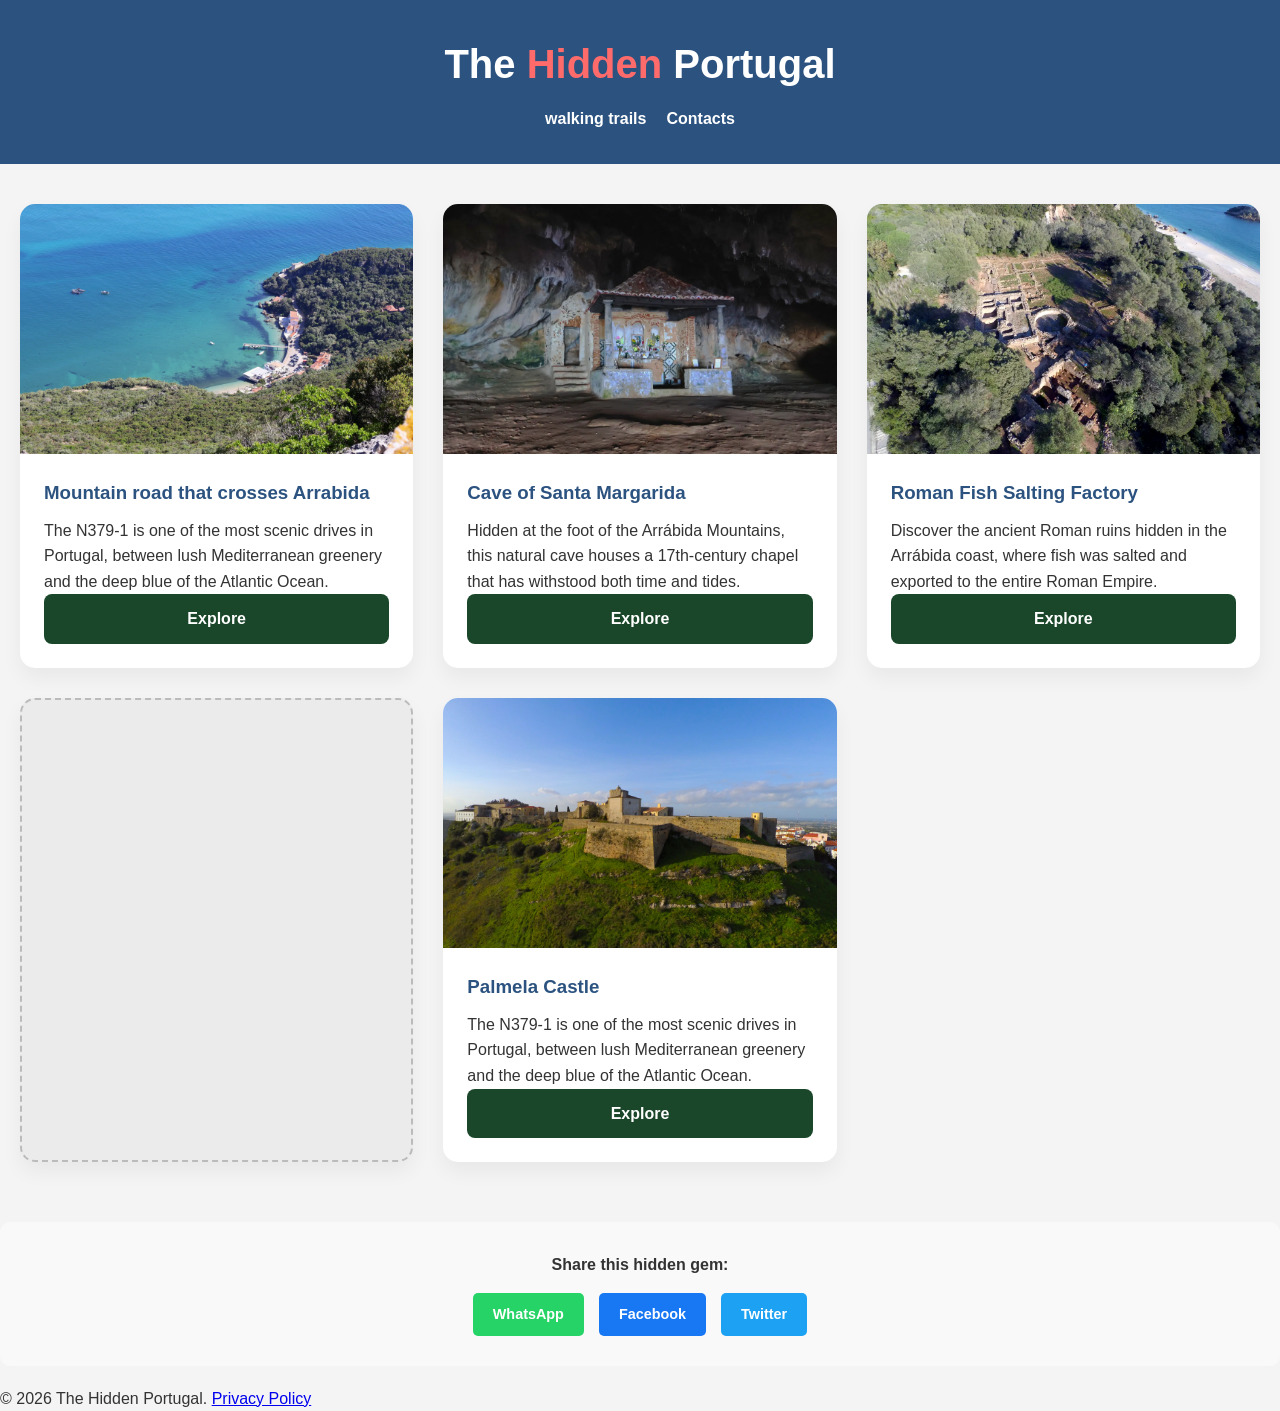
==== index.html @ b85b7697 "favicom" ====
<!DOCTYPE html>
<html lang="pt">
<head>
        <meta property="og:image" content="https://thehiddenportugal.com/Arrabida/mountainRoadArrabida/portinho-da-arrabida.webp">
        <meta property="og:image:type" content="image/webp">
        <meta property="og:image:width" content="1200">
        <meta property="og:image:height" content="630">

        <meta name="thumbnail" content="https://thehiddenportugal.com/Arrabida/mountainRoadArrabida/portinho-da-arrabida.webp">


        <link rel="icon" type="image/x-icon" href="/contacts/favicon.ico">




        <script type="application/ld+json">
                {
                "@context": "https://schema.org",
                "@type": "WebSite",
                "name": "The Hidden Portugal",
                "url": "https://thehiddenportugal.com/",
                "image": "https://thehiddenportugal.com/Arrabida/mountainRoadArrabida/portinho-da-arrabida.webp"
                }
        </script>






        


    <script async src="https://pagead2.googlesyndication.com/pagead/js/adsbygoogle.js?client=ca-pub-9096924320506926"
     crossorigin="anonymous">
    </script>
    <meta charset="UTF-8">
    <meta name="viewport" content="width=device-width, initial-scale=1.0">
    <title>The Hidden Portugal | Find places to visit without mass tourism</title>
    <link rel="stylesheet" href="/css/style.css">
</head>
<body>

    <header class="main-header">
        <a href="/index.html" style="text-decoration: none; color: white;">
            <h1>The <span style="color: #ff6b6b;">Hidden</span> Portugal</h1>
        </a>
        <nav>
            <ul>
                <li><a href="/Arrabida/walkingtrails/walkingtrails.html">walking trails</a></li>
                <li><a href="/contacts/contacts.html">Contacts</a></li>
            </ul>
        </nav>
    </header>

    <section class="grid-destinos">

        <div class="card">
            <div class="card-image">
                <img src="/Arrabida/mountainRoadArrabida/portinho-da-arrabida.webp" alt="Portinho da Arrabida">
            </div>
            <div class="card-content">
                <h3>Mountain road that crosses Arrabida</h3>
                <p>The N379-1 is one of the most scenic drives in Portugal, between lush Mediterranean greenery and the deep blue of the Atlantic Ocean. </p>
                <a href="/Arrabida/mountainRoadArrabida/mountainRoadArrabida.html" class="btn">Explore</a>
            </div>
        </div>




        
        <div class="card">
            <div class="card-image">
                <img src="/Arrabida/lapaSantaMargarida/lapa-santa-margarida-arrabida.webp" alt="Lapa de Santa Margarida">
            </div>
            <div class="card-content">
                <h3>Cave of Santa Margarida</h3>
                <p>Hidden at the foot of the Arrábida Mountains, this natural cave houses a 17th-century chapel that has withstood both time and tides.</p>
                <a href="/Arrabida/lapaSantaMargarida/santaMargaridaCave.html" class="btn">Explore</a>
            </div>
        </div>






        <div class="card">
            <div class="card-image">
                <img src="/Arrabida/romanFactory/RomanFactory.webp" alt="Roman Fish Salting Factory">
            </div>
            <div class="card-content">
                <h3>Roman Fish Salting Factory</h3>
                <p>Discover the ancient Roman ruins hidden in the Arrábida coast, where fish was salted and exported to the entire Roman Empire.</p>
                <a href="/Arrabida/romanFactory/roman-factory.html" class="btn">Explore</a>
            </div>
        </div>






        <div class="card ad-card">
            <script async src="https://pagead2.googlesyndication.com/pagead/js/adsbygoogle.js?client=ca-pub-9096924320506926"
                crossorigin="anonymous">
            </script>
                    <!-- card ad-card -->
            <ins class="adsbygoogle"
                style="display:block"
                data-ad-client="ca-pub-9096924320506926"
                data-ad-slot="2020003762"
                data-ad-format="auto"
                data-full-width-responsive="true">
            </ins>
            <script>
                (adsbygoogle = window.adsbygoogle || []).push({});
            </script>
        </div>


        <div class="card">
            <div class="card-image">
                <img src="/Arrabida/Palmela Castle/Palmela-Castle.webp" alt="Palmela Castle">
            </div>
            <div class="card-content">
                <h3>Palmela Castle</h3>
                <p>The N379-1 is one of the most scenic drives in Portugal, between lush Mediterranean greenery and the deep blue of the Atlantic Ocean. </p>
                <a href="/Arrabida/mountainRoadArrabida/mountainRoadArrabida.html" class="btn">Explore</a>
            </div>
        </div>














    </section>












<section class="share-section">
    <h4>Share this hidden gem:</h4>
    <div class="share-buttons">
        <a href="https://api.whatsapp.com/send?text=Check out this amazing cave in Arrábida! https://thehiddenportugal.com/santaMargaridaCave.html" 
           class="share-btn whatsapp" target="_blank">
           <span>WhatsApp</span>
        </a>

        <a href="https://www.facebook.com/sharer/sharer.php?u=https://thehiddenportugal.com/santaMargaridaCave.html" 
           class="share-btn facebook" target="_blank">
           <span>Facebook</span>
        </a>

        <a href="https://twitter.com/intent/tweet?url=https://thehiddenportugal.com/santaMargaridaCave.html&text=Exploring the Hidden Portugal!" 
           class="share-btn twitter" target="_blank">
           <span>Twitter</span>
        </a>
    </div>
</section>



























<footer>
    <p>&copy; 2026 The Hidden Portugal. <a href="privacy-policy.html">Privacy Policy</a></p>
</footer>
</body>
</html>
---- css/style.css ----
/* 1. Reset e Base */
* { 
    margin: 0; 
    padding: 0; 
    box-sizing: border-box; 
}
.realce{
    color: #a74230;
}

body { 
    font-family: 'Segoe UI', Roboto, Helvetica, Arial, sans-serif; 
    line-height: 1.6; 
    color: #333; 
    background: #f4f4f4; 
}

/* 2. Header */
.main-header { 
    background: #2c5380; 
    color: white; 
    padding: 2rem 1rem; 
    text-align: center; 
}

.main-header h1 {
    font-size: 2.5rem;
    margin-bottom: 10px;
}

.main-header nav ul { 
    list-style: none; 
    display: flex; 
    justify-content: center; 
    gap: 20px; 
}

.main-header a { 
    color: white; 
    text-decoration: none; 
    font-weight: bold; 
    transition: opacity 0.3s;
}

.main-header a:hover { opacity: 0.7; }

/* 3. A Grelha Mágica (Responsive Grid) */
/* Substitui o .container e o .grid-destinos antigo */
.grid-destinos {
    display: grid;
    /* Cria colunas automáticas de no mínimo 320px. Se não couberem duas, fica uma. */
    grid-template-columns: repeat(auto-fit, minmax(320px, 1fr));
    gap: 30px;
    padding: 40px 20px;
    max-width: 1300px;
    margin: 0 auto;
}

/* 4. Cartões de Destino */
.card {
    background: white;
    border-radius: 15px;
    overflow: hidden;
    box-shadow: 0 10px 20px rgba(0,0,0,0.05);
    display: flex;
    flex-direction: column;
    transition: transform 0.3s ease, box-shadow 0.3s ease;
}

.card:hover {
    transform: translateY(-8px);
    box-shadow: 0 15px 30px rgba(0,0,0,0.15);
}

.card-image img {
    width: 100%;
    height: 250px; /* Altura fixa para alinhar todos os cartões */
    object-fit: cover;
    display: block;
}

.card-content {
    padding: 1.5rem;
    flex-grow: 1; /* Garante que o conteúdo preenche o cartão */
    display: flex;
    flex-direction: column;
    justify-content: space-between;
}

.card-content h3 {
    margin-bottom: 10px;
    color: #2c5380;
}

/* 5. Botões e Elementos de Ação */
.btn {
    display: inline-block;
    padding: 12px 24px;
    background-color: #1a472a;
    color: white;
    text-decoration: none;
    border-radius: 8px;
    font-weight: bold;
    text-align: center;
    margin-top: auto; /* Empurra o botão para o fundo do cartão */
    transition: background 0.3s;
}

.btn:hover {
    background-color: #2c5380;
}

/* 6. Espaço para Adsense (Cartão especial) */
.ad-card {
    background: #ebebeb;
    border: 2px dashed #bbb;
    display: flex;
    align-items: center;
    justify-content: center;
    text-align: center;
    min-height: 350px;
    color: #777;
}

/* 7. Footer */
.main-footer { 
    text-align: center; 
    padding: 3rem 1rem; 
    background: #333; 
    color: white; 
    margin-top: 50px; 
}














/* Secção de Partilha */
.share-section {
    padding: 30px;
    text-align: center;
    background: #f9f9f9;
    border-radius: 10px;
    margin: 20px 0;
}

.share-section h4 {
    margin-bottom: 15px;
    color: #333;
}

.share-buttons {
    display: flex;
    justify-content: center;
    gap: 15px;
    flex-wrap: wrap; /* Garante que os botões baixam em ecrãs pequenos */
}

.share-btn {
    text-decoration: none;
    color: white;
    padding: 10px 20px;
    border-radius: 5px;
    font-weight: bold;
    font-size: 0.9rem;
    transition: transform 0.2s, opacity 0.2s;
    display: flex;
    align-items: center;
}

.share-btn:hover {
    transform: translateY(-3px);
    opacity: 0.9;
}

/* Cores Oficiais */
.whatsapp { background-color: #25D366; }
.facebook { background-color: #1877F2; }
.twitter  { background-color: #1DA1F2; }

/* Ajuste para mobile */
@media (max-width: 600px) {
    .share-btn {
        width: 100%; /* Botões ocupam a largura toda no telemóvel */
        justify-content: center;
    }
}
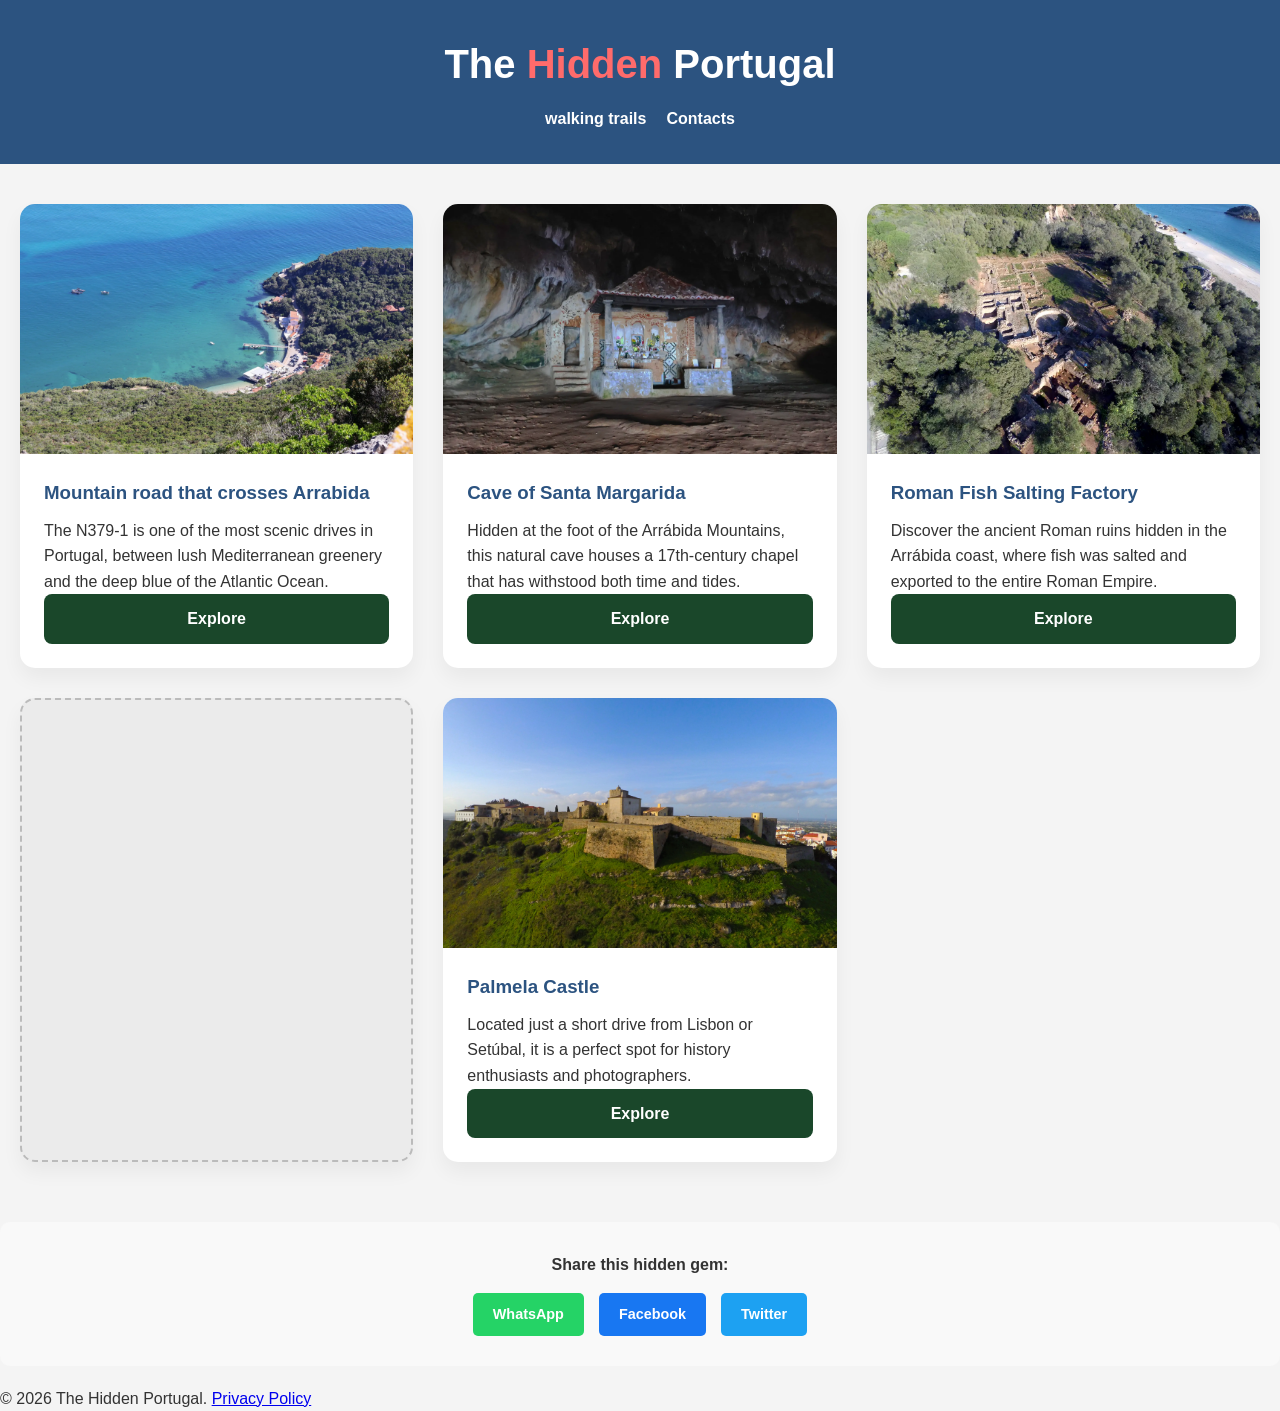
==== commit 9c1c6060: "contacts" ====
--- a/index.html
+++ b/index.html
@@ -9,7 +9,7 @@
         <meta name="thumbnail" content="https://thehiddenportugal.com/Arrabida/mountainRoadArrabida/portinho-da-arrabida.webp">
 
 
-        <link rel="icon" type="image/x-icon" href="/contacts/favicon.ico">
+        <link rel="icon" type="image/x-icon" href="/contacts/639347.png">
 
 
 
@@ -127,7 +127,7 @@
             </div>
             <div class="card-content">
                 <h3>Palmela Castle</h3>
-                <p>The N379-1 is one of the most scenic drives in Portugal, between lush Mediterranean greenery and the deep blue of the Atlantic Ocean. </p>
+                <p>Located just a short drive from Lisbon or Setúbal, it is a perfect spot for history enthusiasts and photographers. </p>
                 <a href="/Arrabida/mountainRoadArrabida/mountainRoadArrabida.html" class="btn">Explore</a>
             </div>
         </div>
--- a/css/style.css
+++ b/css/style.css
@@ -193,4 +193,66 @@
         width: 100%; /* Botões ocupam a largura toda no telemóvel */
         justify-content: center;
     }
+}
+
+
+.contact-container {
+    max-width: 600px;
+    margin: 60px auto;
+    padding: 20px;
+}
+
+.contact-intro {
+    text-align: center;
+    margin-bottom: 40px;
+}
+
+.contact-intro h2 {
+    color: #333;
+    font-size: 2rem;
+}
+
+.contact-form {
+    background: #fdfaf3; /* Tom de papel como no texto da logística */
+    padding: 30px;
+    border-radius: 8px;
+    box-shadow: 0 4px 15px rgba(0,0,0,0.05);
+}
+
+.form-group {
+    margin-bottom: 20px;
+}
+
+.form-group label {
+    display: block;
+    margin-bottom: 8px;
+    font-weight: bold;
+    font-size: 0.9rem;
+    color: #555;
+}
+
+.form-group input, 
+.form-group textarea {
+    width: 100%;
+    padding: 12px;
+    border: 1px solid #ddd;
+    border-radius: 4px;
+    font-family: inherit;
+    box-sizing: border-box; /* Garante que o padding não rebenta a largura */
+}
+
+.submit-btn {
+    background-color: #2d5a27; /* Verde escuro do botão 'Explore' */
+    color: white;
+    padding: 12px 25px;
+    border: none;
+    border-radius: 4px;
+    cursor: pointer;
+    font-weight: bold;
+    width: 100%;
+    transition: background 0.3s;
+}
+
+.submit-btn:hover {
+    background-color: #ff6b6b; /* Muda para o salmão do logo no hover */
 }
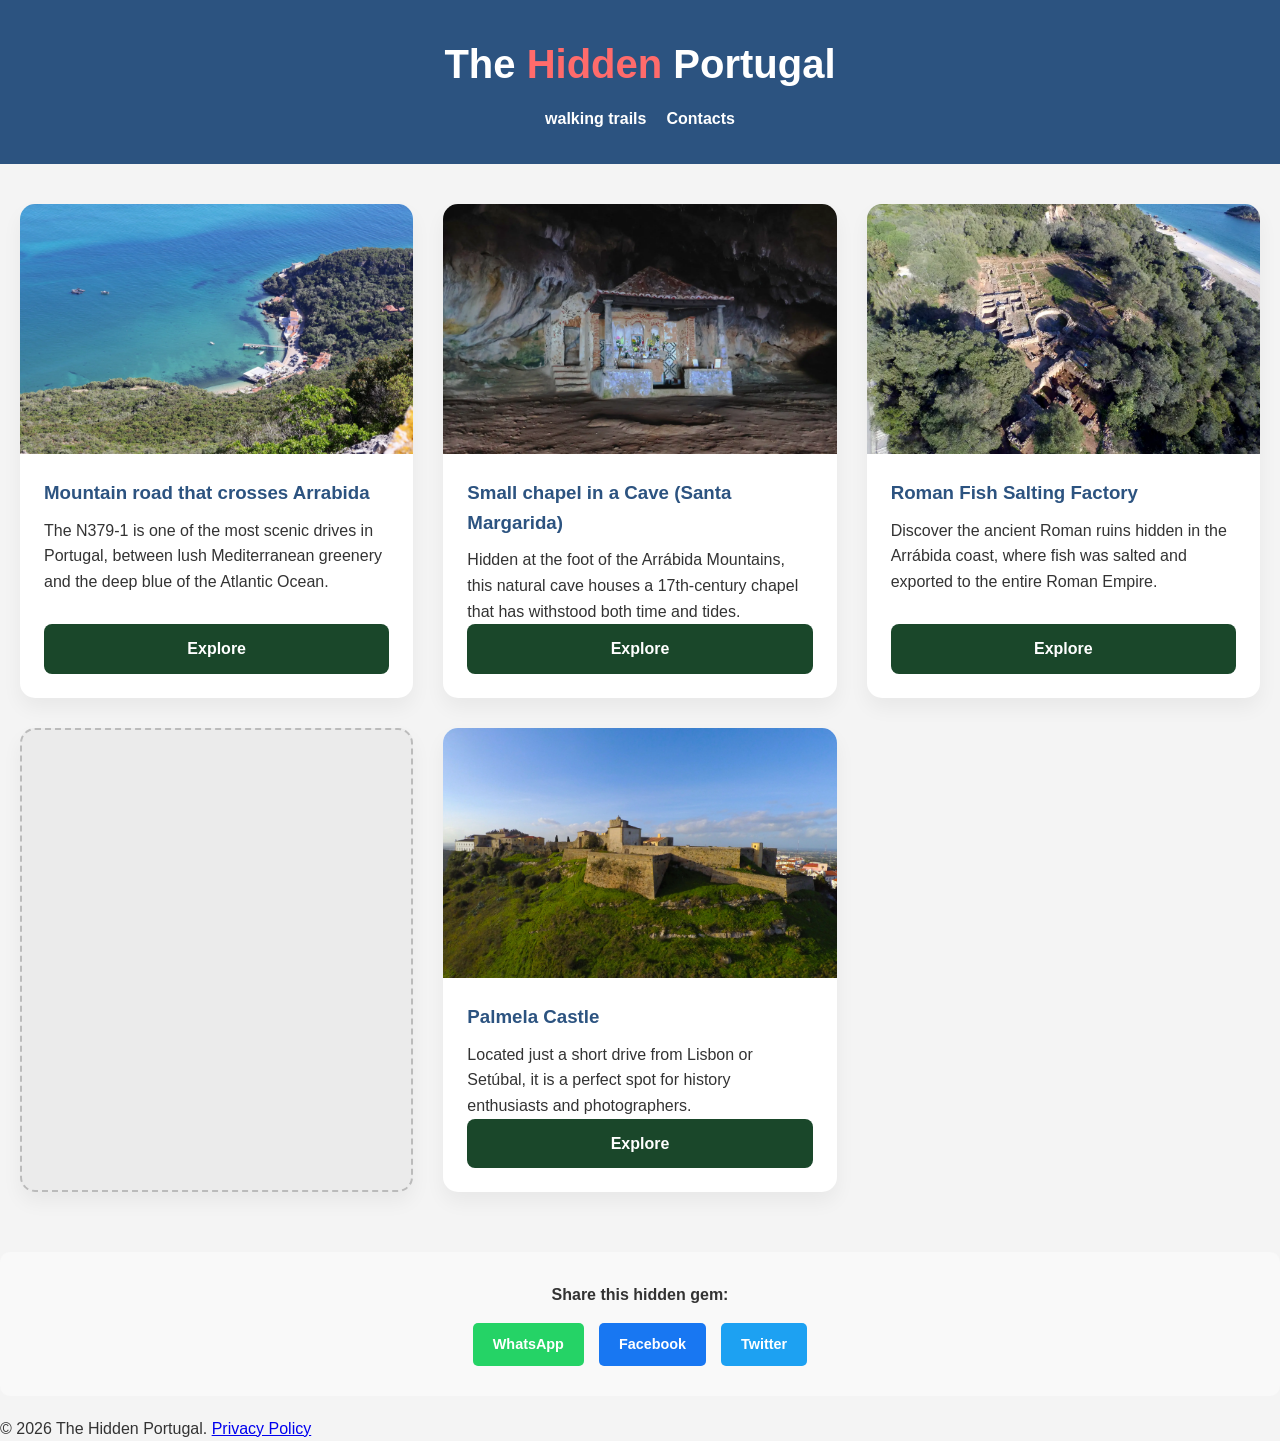
==== commit 0b53586c: "privacy" ====
--- a/index.html
+++ b/index.html
@@ -76,7 +76,7 @@
                 <img src="/Arrabida/lapaSantaMargarida/lapa-santa-margarida-arrabida.webp" alt="Lapa de Santa Margarida">
             </div>
             <div class="card-content">
-                <h3>Cave of Santa Margarida</h3>
+                <h3>Small chapel in a Cave (Santa Margarida)</h3>
                 <p>Hidden at the foot of the Arrábida Mountains, this natural cave houses a 17th-century chapel that has withstood both time and tides.</p>
                 <a href="/Arrabida/lapaSantaMargarida/santaMargaridaCave.html" class="btn">Explore</a>
             </div>
@@ -128,7 +128,7 @@
             <div class="card-content">
                 <h3>Palmela Castle</h3>
                 <p>Located just a short drive from Lisbon or Setúbal, it is a perfect spot for history enthusiasts and photographers. </p>
-                <a href="/Arrabida/mountainRoadArrabida/mountainRoadArrabida.html" class="btn">Explore</a>
+                <a href="/Arrabida/Palmela Castle/palmelaCastle.html" class="btn">Explore</a>
             </div>
         </div>
 
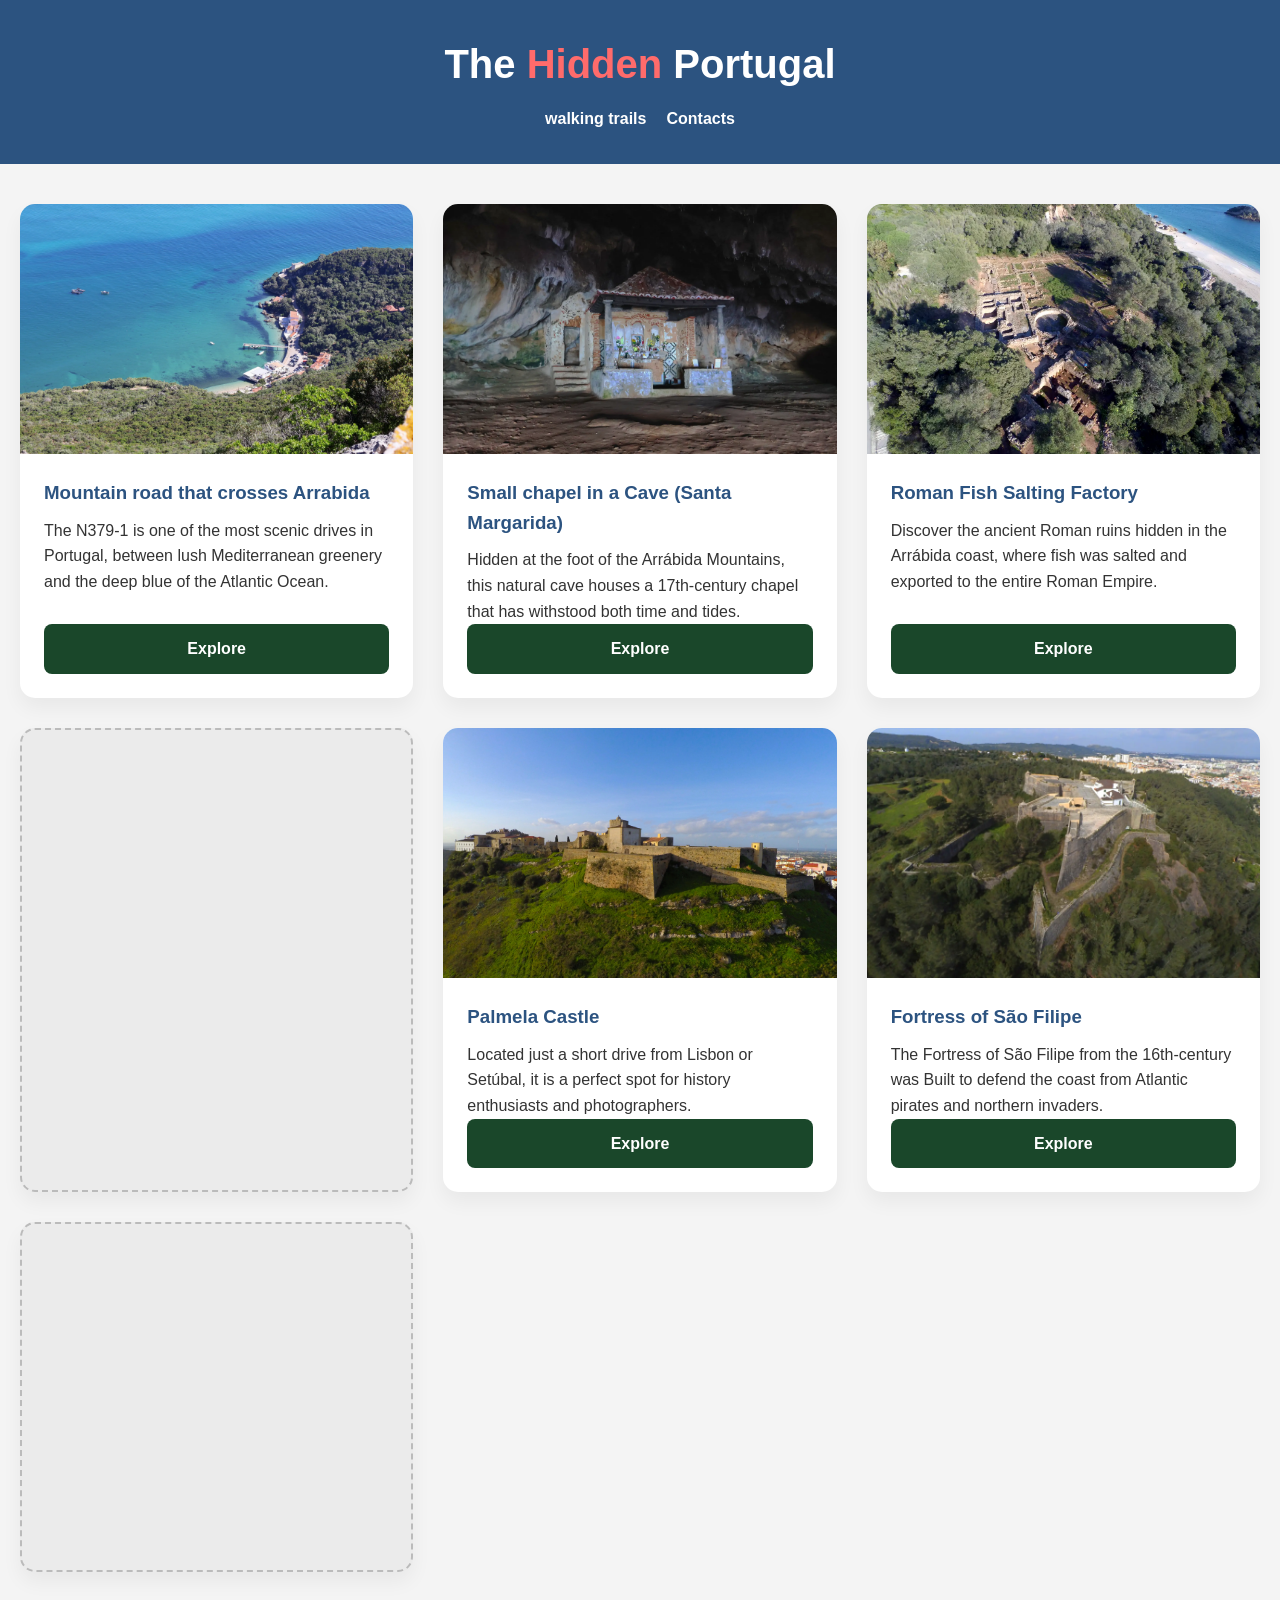
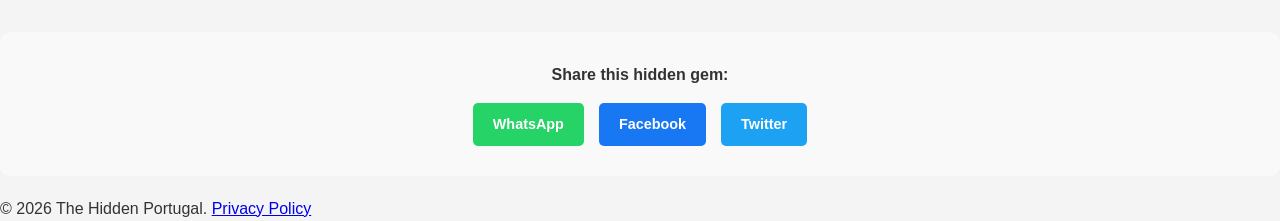
==== commit 0c5e072a: "sao filipe" ====
--- a/index.html
+++ b/index.html
@@ -134,6 +134,35 @@
 
 
 
+        <div class="card">
+            <div class="card-image">
+                <img src="/Arrabida/forteSaoFilipe/forte-sao-filipe.webp" alt="Fortress of São Filipe">
+            </div>
+            <div class="card-content">
+                <h3>Fortress of São Filipe</h3>
+                <p>The Fortress of São Filipe from the 16th-century was Built to defend the coast from Atlantic pirates and northern invaders. </p>
+                <a href="/Arrabida/Palmela Castle/palmelaCastle.html" class="btn">Explore</a>
+            </div>
+        </div>
+
+
+
+        <div class="card ad-card">
+            <script async src="https://pagead2.googlesyndication.com/pagead/js/adsbygoogle.js?client=ca-pub-9096924320506926"
+                crossorigin="anonymous">
+            </script>
+                    <!-- card ad-card -->
+            <ins class="adsbygoogle"
+                style="display:block"
+                data-ad-client="ca-pub-9096924320506926"
+                data-ad-slot="2020003762"
+                data-ad-format="auto"
+                data-full-width-responsive="true">
+            </ins>
+            <script>
+                (adsbygoogle = window.adsbygoogle || []).push({});
+            </script>
+        </div>
 
 
 
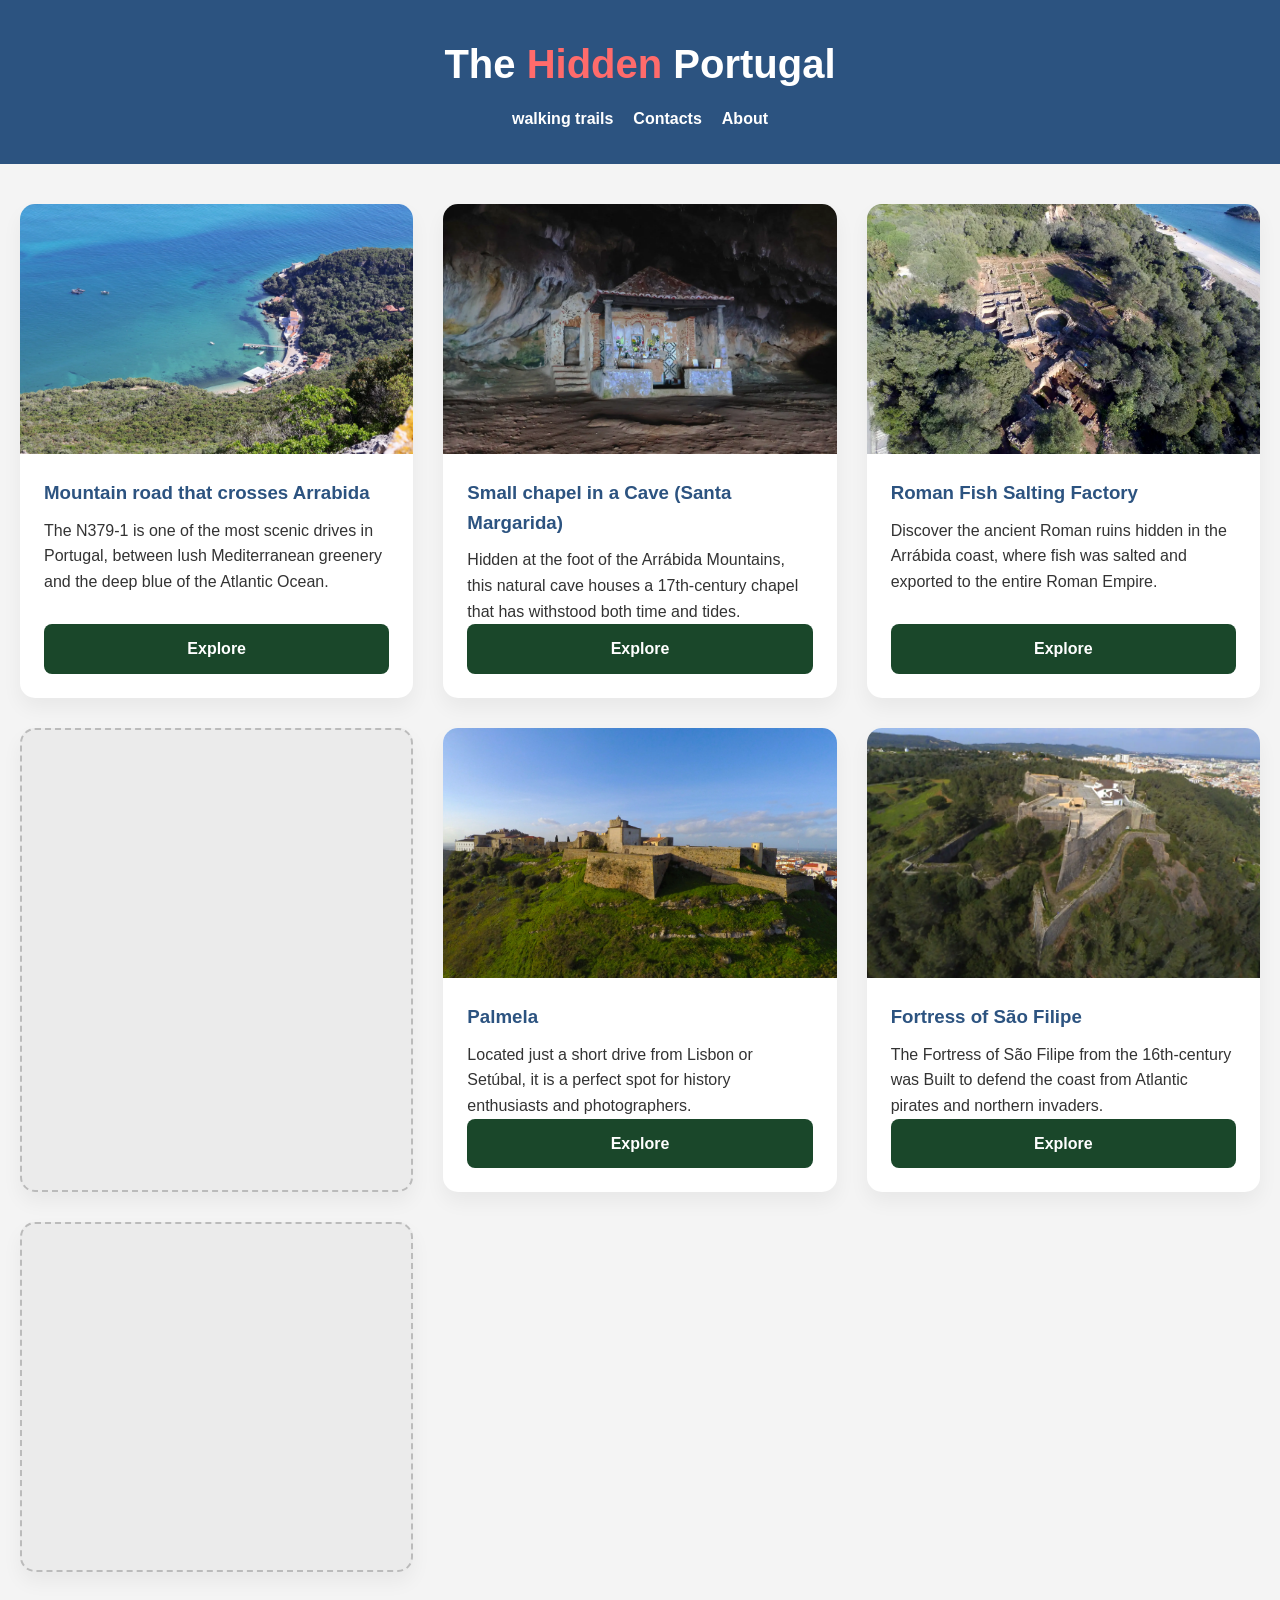
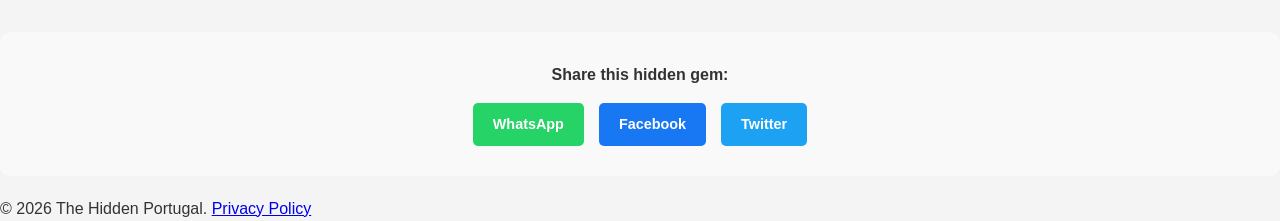
==== commit 92d6dd99: "Palmela" ====
--- a/index.html
+++ b/index.html
@@ -12,7 +12,7 @@
         <link rel="icon" type="image/x-icon" href="/contacts/639347.png">
 
 
-
+    <!-- google adsence-->
 
         <script type="application/ld+json">
                 {
@@ -24,17 +24,36 @@
                 }
         </script>
 
-
-
-
-
-
         
 
 
     <script async src="https://pagead2.googlesyndication.com/pagead/js/adsbygoogle.js?client=ca-pub-9096924320506926"
      crossorigin="anonymous">
     </script>
+
+    <!-- google analitics-->
+     
+
+
+        <!-- Google tag (gtag.js) -->
+    <script async src="https://www.googletagmanager.com/gtag/js?id=G-CX8MZFGC8V"></script>
+    <script>
+    window.dataLayer = window.dataLayer || [];
+    function gtag(){dataLayer.push(arguments);}
+    gtag('js', new Date());
+
+    gtag('config', 'G-CX8MZFGC8V');
+    </script>
+
+
+
+
+
+
+
+
+
+
     <meta charset="UTF-8">
     <meta name="viewport" content="width=device-width, initial-scale=1.0">
     <title>The Hidden Portugal | Find places to visit without mass tourism</title>
@@ -50,6 +69,7 @@
             <ul>
                 <li><a href="/Arrabida/walkingtrails/walkingtrails.html">walking trails</a></li>
                 <li><a href="/contacts/contacts.html">Contacts</a></li>
+                <li><a href="/about.html">About</a></li>
             </ul>
         </nav>
     </header>
@@ -126,7 +146,7 @@
                 <img src="/Arrabida/Palmela Castle/Palmela-Castle.webp" alt="Palmela Castle">
             </div>
             <div class="card-content">
-                <h3>Palmela Castle</h3>
+                <h3>Palmela</h3>
                 <p>Located just a short drive from Lisbon or Setúbal, it is a perfect spot for history enthusiasts and photographers. </p>
                 <a href="/Arrabida/Palmela Castle/palmelaCastle.html" class="btn">Explore</a>
             </div>
--- a/css/style.css
+++ b/css/style.css
@@ -7,6 +7,20 @@
 .realce{
     color: #a74230;
 }
+
+
+
+
+
+
+
+
+
+
+
+
+
+
 
 body { 
     font-family: 'Segoe UI', Roboto, Helvetica, Arial, sans-serif; 
@@ -255,4 +269,70 @@
 
 .submit-btn:hover {
     background-color: #ff6b6b; /* Muda para o salmão do logo no hover */
+}
+
+
+
+.description p {
+    padding: 5px;
+    
+}
+
+
+
+/*---------------------------------------------------------------------------------*/
+
+
+/* About */
+
+.about-me-section {
+    padding: 30px 20px;
+}
+
+/* Título de introdução com letras maiores */
+.about-intro p {
+    font-size: 1.3rem;
+    color: #2c3e50;
+    line-height: 1.6;
+    margin-bottom: 25px;
+    font-weight: 600;
+}
+
+/* Corpo do texto principal */
+.about-body p, .about-closing p {
+    font-size: 1.15rem;
+    line-height: 1.8;
+    color: #444;
+    margin-bottom: 20px;
+}
+
+/* O cartão de destaque da tua missão (Mantra) */
+.mission-highlight-card {
+    background: #fdfdfd;
+    border-left: 6px solid #ff6b6b; /* Usa a cor do "Hidden" */
+    padding: 30px;
+    margin: 40px 0;
+    border-radius: 12px;
+    box-shadow: 0 4px 15px rgba(0,0,0,0.06);
+}
+
+.mission-text {
+    font-size: 1.4rem;
+    font-style: italic;
+    font-weight: 500;
+    color: #1a1a1a;
+    line-height: 1.6;
+    margin: 0;
+}
+
+/* Ajustes Responsivos para Desktop */
+@media (min-width: 900px) {
+    .about-me-section {
+        max-width: 750px; /* Largura ideal para leitura */
+        margin: 0 auto;
+    }
+
+    .mission-text {
+        font-size: 1.6rem;
+    }
 }
